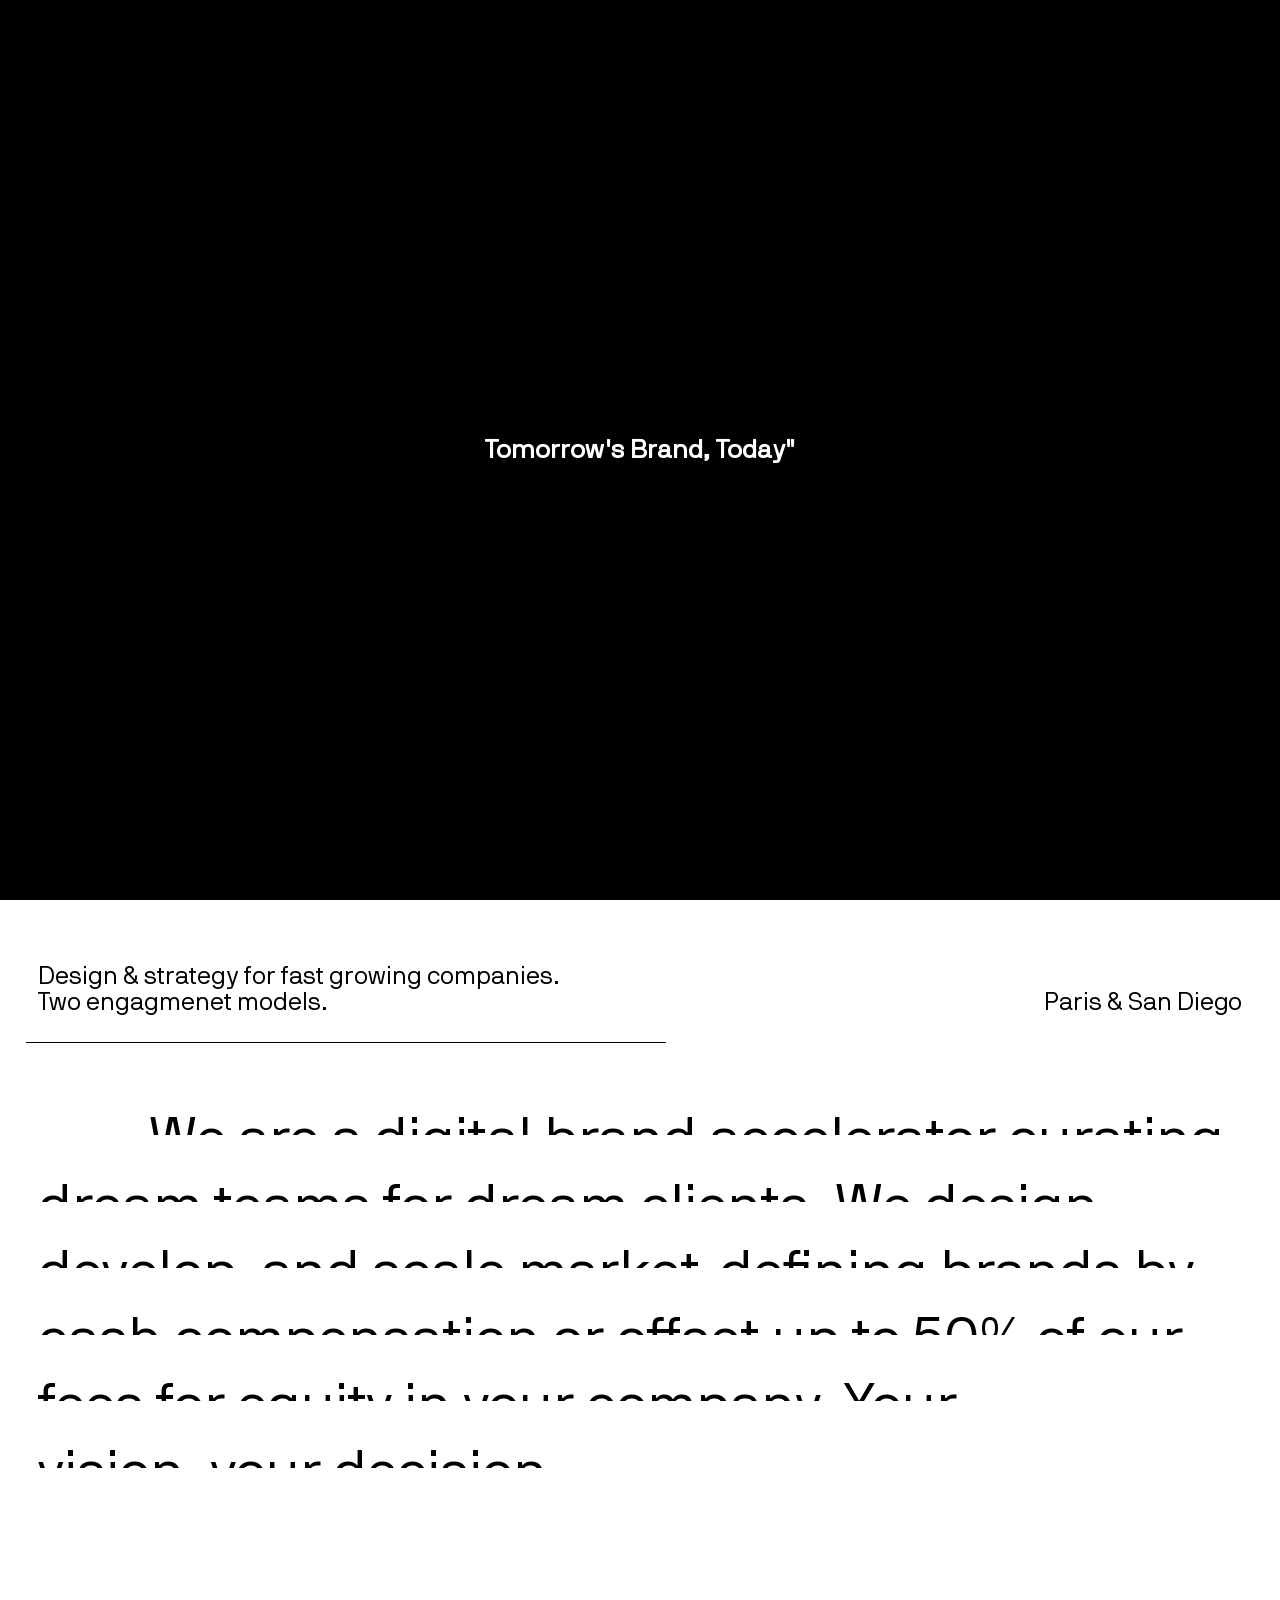
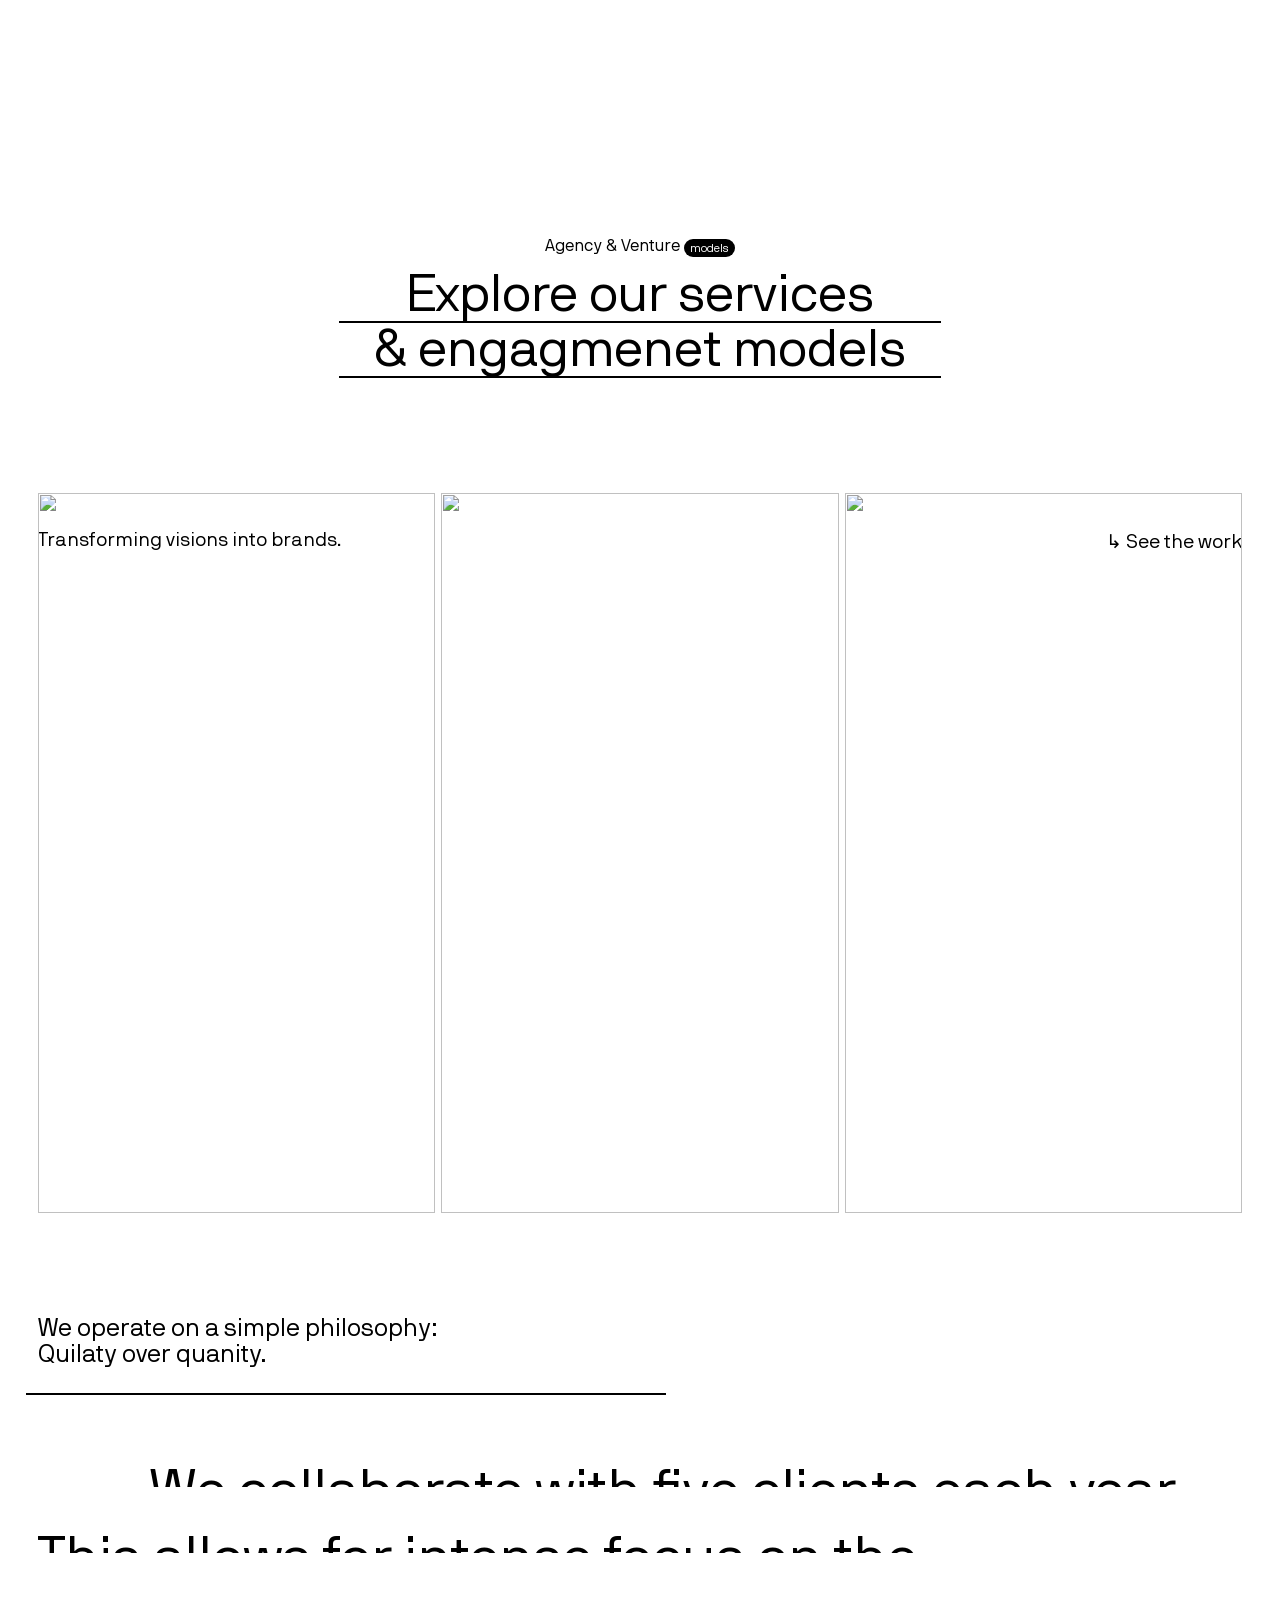
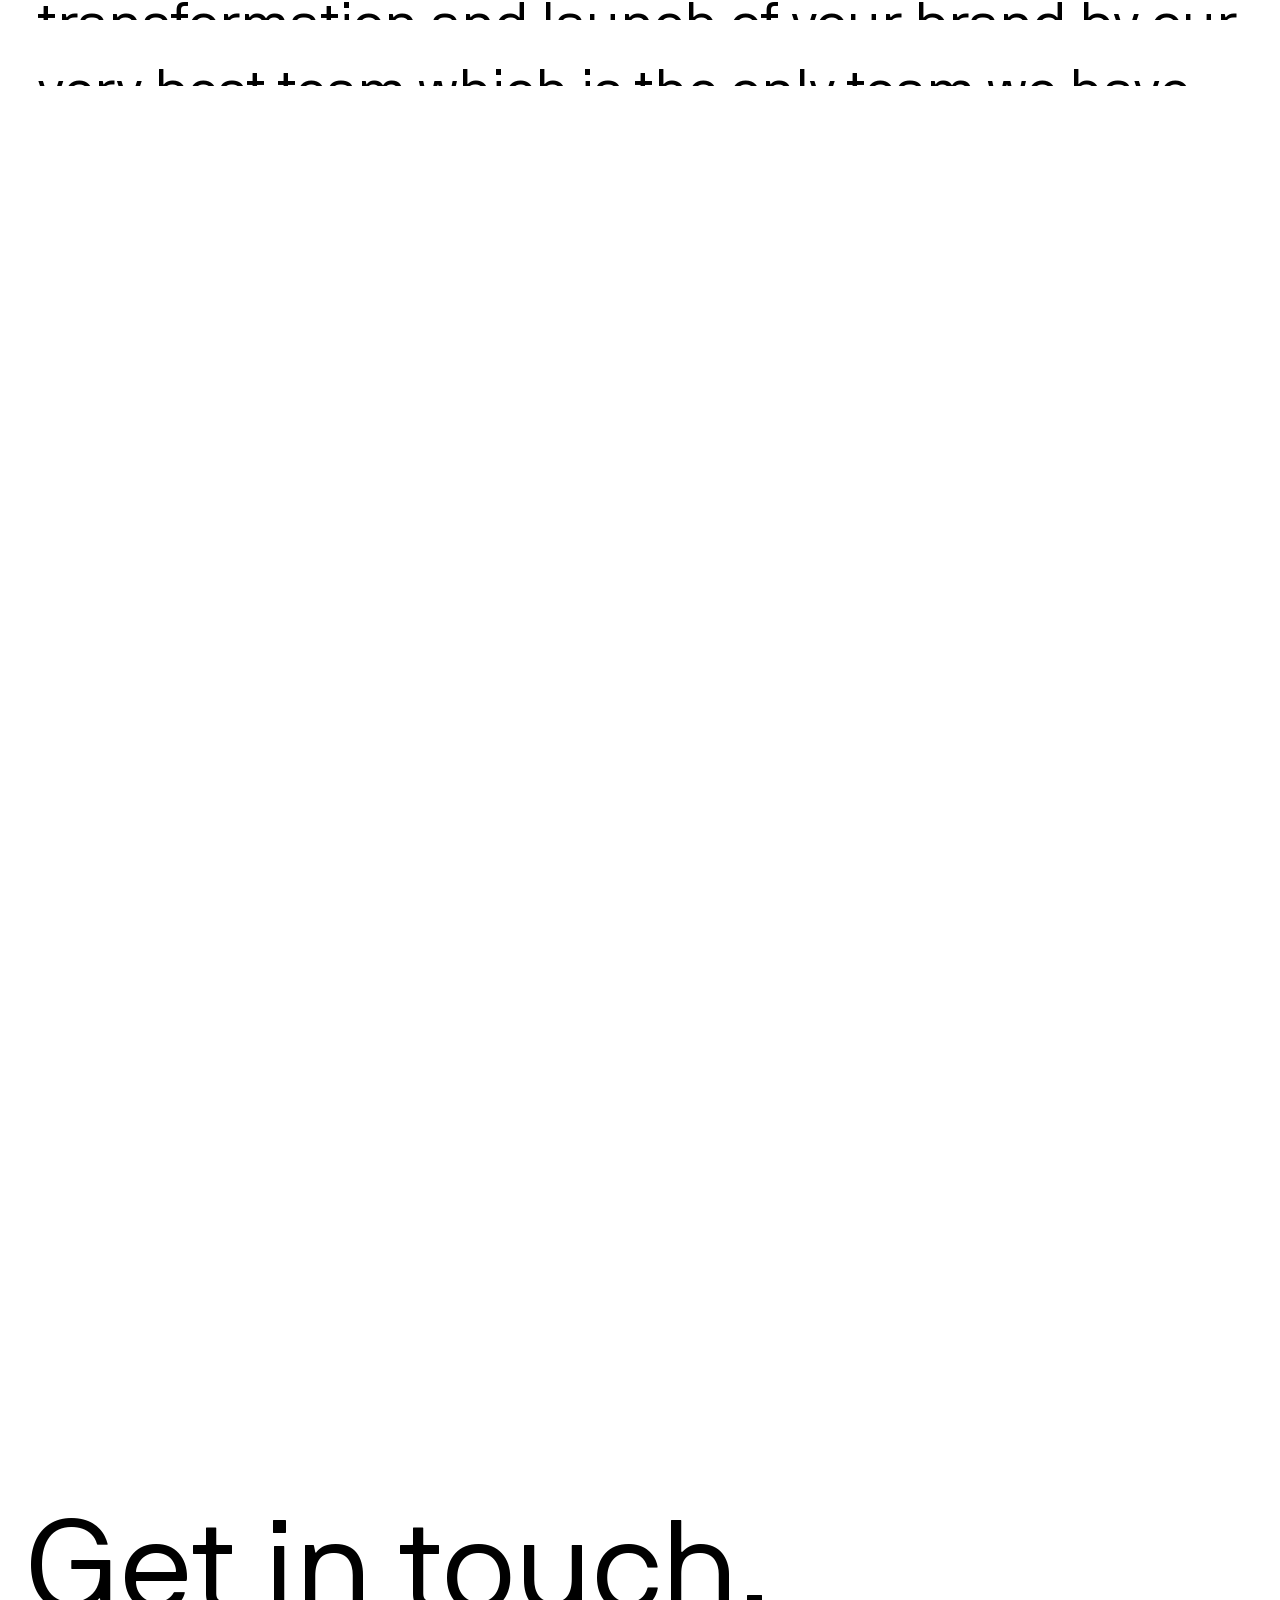
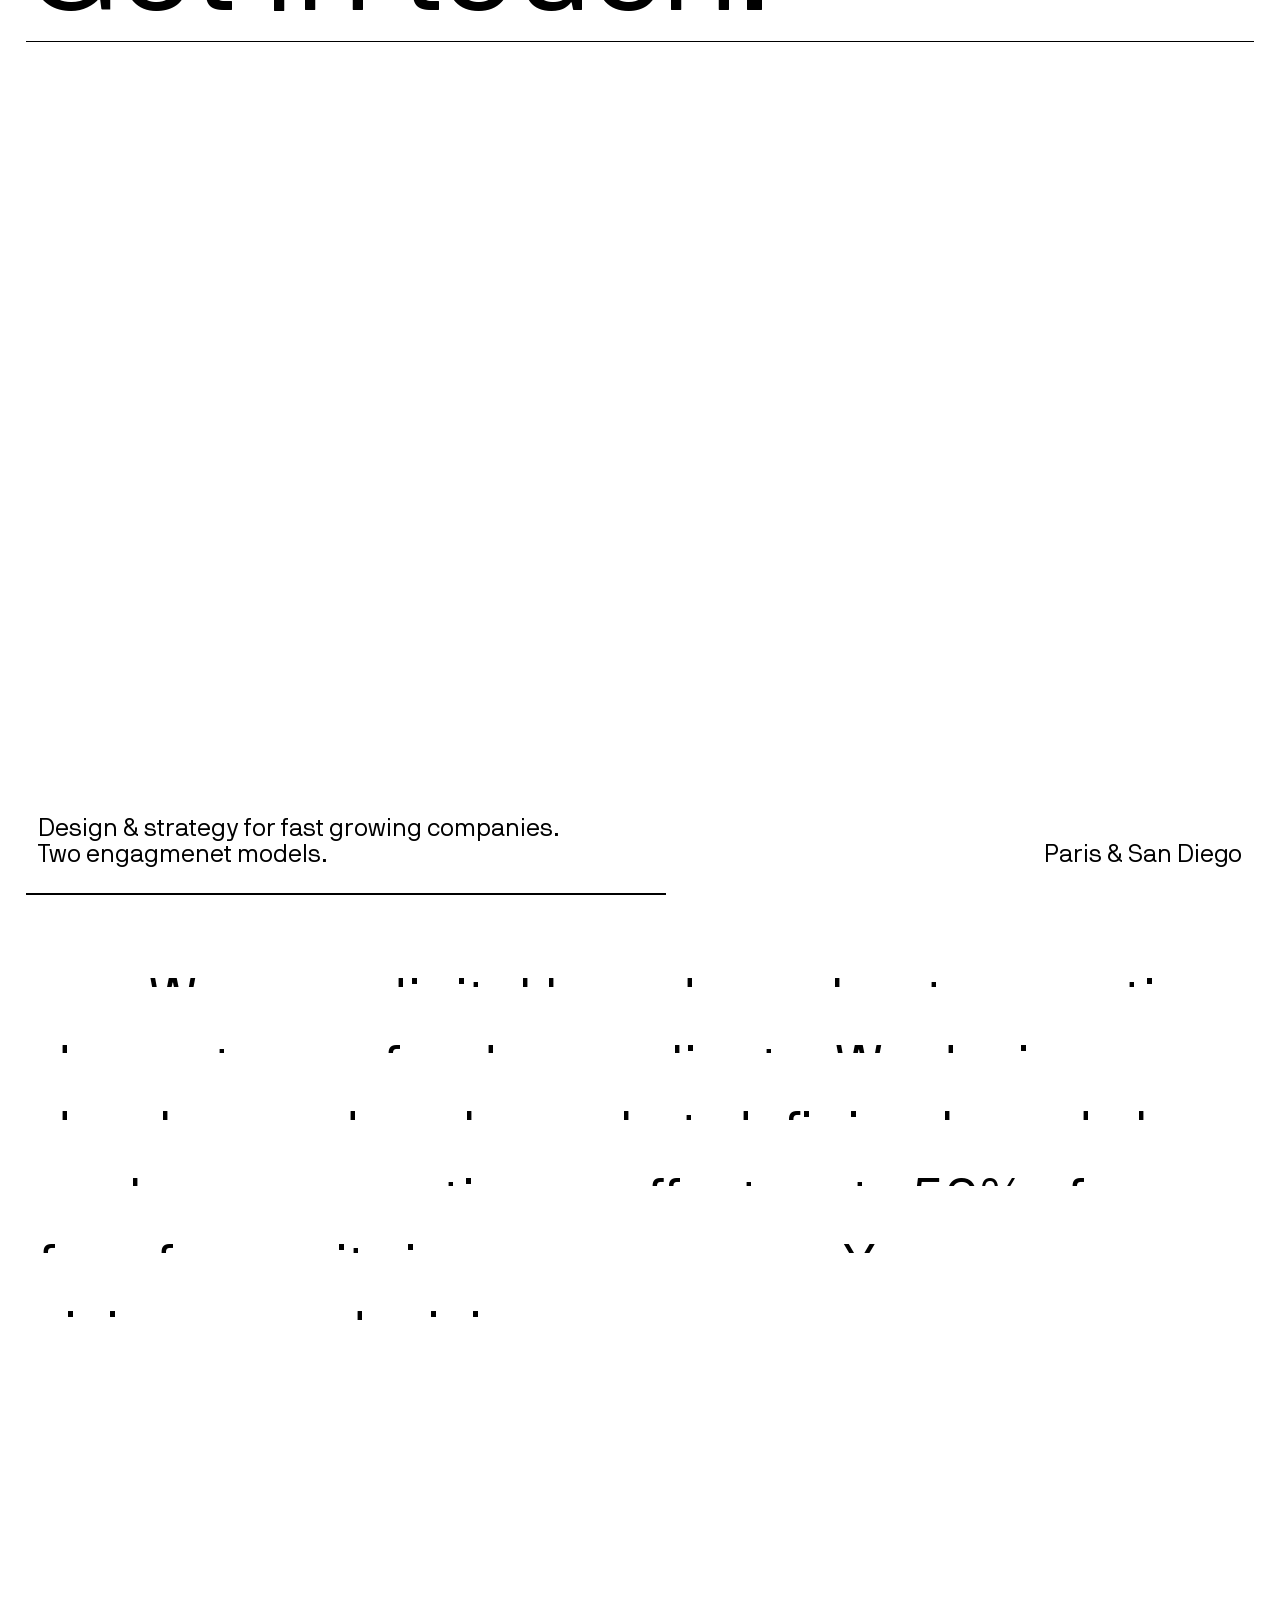
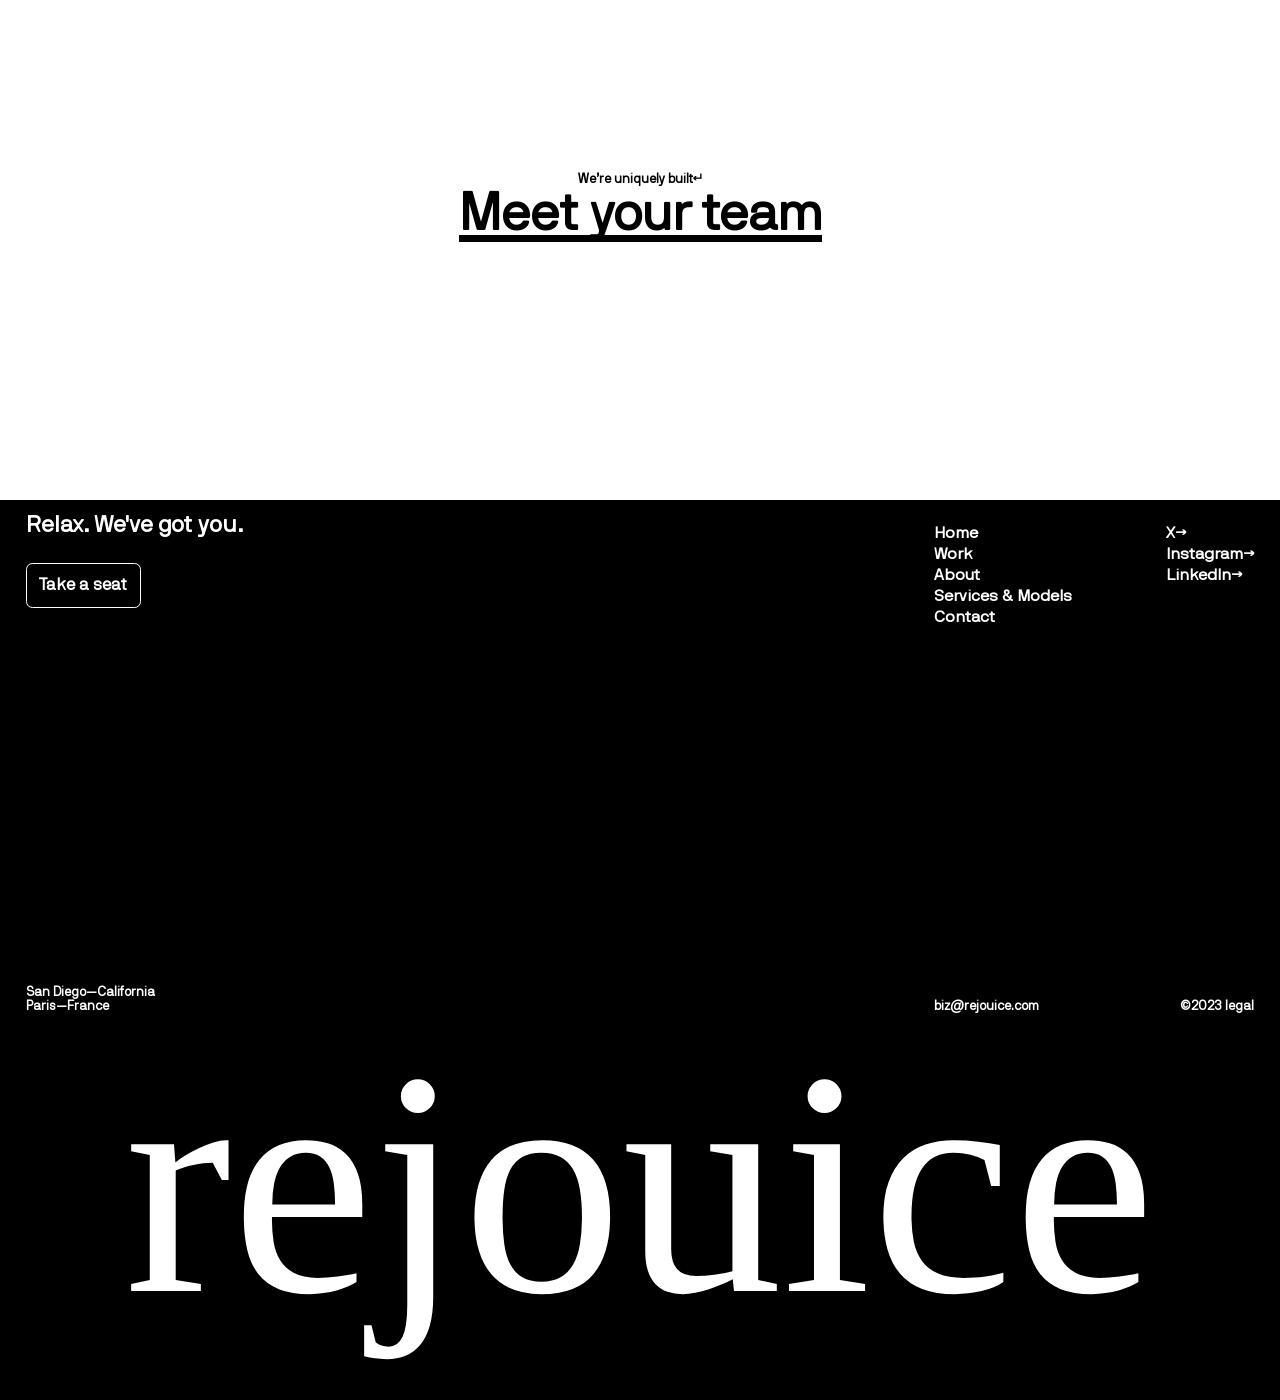
==== Projects/Rejuice_Project1/a.html @ 253422f1 "Added Code related to Major Project" ====
<!DOCTYPE html>
<html lang="en">
<head>
    <meta charset="UTF-8">
    <meta name="viewport" content="width=device-width, initial-scale=1.0">
    <title>Home|REJOUICE®</title>
    <link rel="stylesheet" href="https://cdn.jsdelivr.net/npm/swiper@11/swiper-bundle.min.css"/>
    <link rel="stylesheet" href="a.css">
    <link rel="shortcut icon" href="https://www.rejouice.com/assets/favicon/favicon-32x32.png" type="image/x-icon">
    <link rel="stylesheet" href="https://cdn.jsdelivr.net/npm/locomotive-scroll@3.5.4/dist/locomotive-scroll.css">
    <link rel="stylesheet" href="https://unpkg.com/sheryjs/dist/Shery.css" /> <!-- Recommended -->

</head>
<body>
    <!-- main -->
    <!-- loader -->
    <div class="loader">
        <h3>Tomorrow's</h3>
        <h3>Brand,</h3>
        <h3>Today"</h3>
    </div>
    <div id="main">
        <div class="page1">
            <div class="cursor">
                <p>Play Reel</p>
            </div>
           <video src="./video.mp4" muted loop autoplay></video> 
           <div class="page1-content">
            <nav>
                <h2>The Venture Agency.</h2>
                <h2>Menu</h2>
            </nav>
            <h1><span>r</span><span>e</span><span>j</span><span>o</span><span>u</span><span>i</span><span>c</span><span>e</span></h1>
           </div>
        </div>

        <!-- page2 -->
        <div class="page2">
            <div class="top">
                <p>Design &  strategy for fast growing companies.</p>
                <p class="para"><span>Two engagmenet models.</span><span>Paris & San Diego</span></p>
            </div>
            <div class="line"></div>
            <div class="bottom">
                <div class="b-elem"><h1>&nbsp;&nbsp;&nbsp;&nbsp;&nbsp;&nbsp;&nbsp;&nbsp;We are a digital brand accelerator curating </h1> </div>
                <div class="b-elem"><h1> dream teams for dream clients. We design,</h1></div>
                <div class="b-elem"><h1> develop, and scale market-defining brands by</h1></div> 
                <div class="b-elem"><h1>cash compensation or offset up to 50% of our</h1> </div>
                <div class="b-elem"><h1>fees for equity in your company. Your</h1></div>
                <div class="b-elem"><h1>vision, your decision.</h1></div>
            </div>
        </div>

        <!-- Page3 -->
        <div class="page3">
            <div class="page3-top">
                <h4>Agency & Venture <span>models </span></h4>
                <div class="p3-top"><h2>Explore our services</h2></div>
                <div class="p3-top"><h2>& engagmenet models</h2></div>
            </div>
            <div class="heading">
                    <p>Transforming visions into brands.</p>
                    <p>↳ See the work</p>
                </div>
            <div class="page3-elem">
                <div class="elem">
                    <img src="https://images.prismic.io/rejouice/d8e1fa1f-4f24-41e1-a249-098c62df5aff_Group+46+%281%29.jpg?auto=compress,format" alt="">
                    <video src="./Website-homepage-Work-01_1.mp4" autoplay muted loop></video>
                </div>
                <div class="elem">
                    <img src="https://images.prismic.io/rejouice/e0350a3d-c390-4d97-af1a-5c86bc822b52_Group+3929.jpg?auto=compress,format" alt="">
                    <video src="./Website-homepage-Work-02_1.mp4" autoplay muted loop></video>
                </div>
                <div class="elem">
                    <img src="https://images.prismic.io/rejouice/2874f084-ec6c-4a19-b025-a55c1e6db929_Group+3692.jpg?auto=compress,format" alt="">
                    <video src="./Website-homepage-Work-03_1.mp4" autoplay muted loop></video>
                </div>
            </div>
        </div>

        <!-- page4 -->
        <div class="page4">
            <div class="top top-p4">
                <p>We operate on a simple philosophy:</p>                
                <p class="para">Quilaty over quanity.</p>
            </div>
            <div class="line"></div>
            <div class="bottom">
                <div class="b-elem">                <h1>&nbsp;&nbsp;&nbsp;&nbsp;&nbsp;&nbsp;&nbsp;&nbsp;We collaborate with five clients each year.</h1>
                </div>
                <div class="b-elem">
                    <h1> This allows for intense focus on the</h1>

                </div>
                <div class="b-elem">
                    <h1> transformation and launch of your brand by our</h1> 

                </div>
                <div class="b-elem">
                    <h1>very best team,which is the only team we have.</h1>

                </div>
            </div>
        </div>

        <!-- page5 -->
        <div class="page5">
            <!-- <div class="cursor1"></div> -->
            <div class="text-p5">
                <h1>4seats</h1>
                <h2>available for 2024</h2>
            </div>
            <video src="https://rejouice.com/assets/videos/RJ-BALL-BLUE-ORANGE-scaled.webm" autoplay muted loop></video>
            <svg class="abs tl:0 fit transform rotate:-90deg" viewBox="0 0 100 100">
                <circle cx="50" cy="50" r="49" stroke="#fff" stroke-width="0.25" fill="none" class="o:0.3 $$2$$ $$3$$ $$4$$ (.in-view):tween:all,2.8s,easeOutSlow dasharray:308 dashoffset:616 (.in-view):dashoffset:554.4"></circle>
                <circle cx="50" cy="50" r="49" stroke="#fff" stroke-width="0.25" fill="none" class="$$5$$ $$6$$ $$7$$ (.in-view):tween:all,2.8s,easeOutSlow dasharray:308 dashoffset:308 (.in-view):dashoffset:246.4"></circle>
            </svg>
            <svg class="movecrl abs tl:0 fit transform rotate:0 $$8$$ (.in-view):tween:all,2.8s,easeOutSlow (.in-view):rotate:72deg" viewBox="0 0 100 100">
                <circle cx="50" cy="1" r="1" fill="#fff">
                </circle>
            </svg>
        </div>

        <!-- page6 -->
        <div class="page6">
            <div class="top-p6">
                <h1>Get in touch.</h1>
                <div class="swiper-div">
                    <div class="swiper mySwiper">
                        <div class="swiper-wrapper">
                          <div class="swiper-slide">
                            <img src="https://images.prismic.io/rejouice/e0350a3d-c390-4d97-af1a-5c86bc822b52_Group+3929.jpg?auto=compress,format" alt="">
                            <img src="https://images.prismic.io/rejouice/36450525-8a76-4a44-b6d4-59c00ad0b50d_RJ-Home-OuraRing-x2.png?auto=compress%2Cformat&fm=webp" alt="">
                            <img src="https://images.prismic.io/rejouice/d3289122-3f25-43f3-b140-11a342a484d7_Mask+group+%2838%29.jpg?auto=compress%2Cformat&fm=webp" alt="">
                            <img src="https://images.prismic.io/rejouice/8059f4af-8ba3-4e5f-a14b-ba5ed760963f_Mask+group+%2839%29.jpg?auto=compress%2Cformat&fm=webp" alt="">
                            <img src="https://images.prismic.io/rejouice/57ac2830-96e7-4174-a104-b384126bf98c_fec955552eb681ff6c273774515e6c2e.jpg?auto=compress%2Cformat&fm=webp" alt="">
                          </div>

                          <div class="swiper-slide">
                            <img src="https://images.prismic.io/rejouice/e0350a3d-c390-4d97-af1a-5c86bc822b52_Group+3929.jpg?auto=compress,format" alt="">
                            <img src="https://images.prismic.io/rejouice/36450525-8a76-4a44-b6d4-59c00ad0b50d_RJ-Home-OuraRing-x2.png?auto=compress%2Cformat&fm=webp" alt="">
                            <img src="https://images.prismic.io/rejouice/d3289122-3f25-43f3-b140-11a342a484d7_Mask+group+%2838%29.jpg?auto=compress%2Cformat&fm=webp" alt="">
                            <img src="https://images.prismic.io/rejouice/8059f4af-8ba3-4e5f-a14b-ba5ed760963f_Mask+group+%2839%29.jpg?auto=compress%2Cformat&fm=webp" alt="">
                            <img src="https://images.prismic.io/rejouice/57ac2830-96e7-4174-a104-b384126bf98c_fec955552eb681ff6c273774515e6c2e.jpg?auto=compress%2Cformat&fm=webp" alt="">
                          </div>
                          
                        </div>
                    </div>
                    
                </div>
            </div>
        </div>

        <!-- page7 -->
        <div class="page7">
            <div class="p-7-top">
                <p>Design &  strategy for fast growing companies.</p>
                <p class="para"><span>Two engagmenet models.</span><span>Paris & San Diego</span></p>
            </div>
            <div class="line"></div>
            <div class="p-7-bottom">
                <div class="b-elemp7"><h1>&nbsp;&nbsp;&nbsp;&nbsp;&nbsp;&nbsp;&nbsp;&nbsp;We are a digital brand accelerator curating </h1> </div>
                <div class="b-elemp7"><h1> dream teams for dream clients. We design,</h1></div>
                <div class="b-elemp7"><h1> develop, and scale market-defining brands by</h1></div> 
                <div class="b-elemp7"><h1>cash compensation or offset up to 50% of our</h1> </div>
                <div class="b-elemp7"><h1>fees for equity in your company. Your</h1></div>
                <div class="b-elemp7"><h1>vision, your decision.</h1></div>
            </div>
        </div>

        <!-- page8 -->
        <div class="page8" >
            <div class="inner-top-text" >
                <p>We’re uniquely built↵</p>
                <div class="content">
                    <h1>Meet your team</h1>
                </div>
            </div>
            <div  class="bottom-text">
                <div class="upper">
                    <div class="left" data-scroll data-scroll-speed="-1">
                        <div class="l-upper">
                            <p>Relax. We've got you.</p>
                            <button>Take a seat</button>
                        </div>
                        <div class="down">
                            <p>San Diego—California</p>
                            <p>Paris—France</p>
                        </div>
                    </div>
                    <div class="right" data-scroll data-scroll-speed="-1">
                        <div class="items">
                            <div class="ip1">
                                <a>Home</a>
                                <a>Work</a>
                                <a>About</a>
                                <a>Services & Models</a>
                                <a>Contact</a>
                            </div>
                            <div class="i-p2">
                                <a>X→</a>
                                <a>Instagram→</a>
                                <a>LinkedIn→</a>
                            </div>
                        </div>
                        <div class="r-down">
                            <p>biz@rejouice.com</p>
                            <p>©2023 legal</p>
                        </div>
                    </div>

                </div>
                <div class="lower" >
                    <h1><span>r</span><span>e</span><span>j</span><span>o</span><span>u</span><span>i</span><span>c</span><span>e</span></h1>
                </div>
            </div>
        </div>
    </div>
    <!-- main ends -->

    <!-- script -->
    <script src="https://cdn.jsdelivr.net/npm/locomotive-scroll@3.5.4/dist/locomotive-scroll.js"></script>
    <script src="https://cdnjs.cloudflare.com/ajax/libs/gsap/3.12.5/gsap.min.js" integrity="sha512-7eHRwcbYkK4d9g/6tD/mhkf++eoTHwpNM9woBxtPUBWm67zeAfFC+HrdoE2GanKeocly/VxeLvIqwvCdk7qScg==" crossorigin="anonymous" referrerpolicy="no-referrer"></script>
    <script src="https://cdnjs.cloudflare.com/ajax/libs/gsap/3.12.5/ScrollTrigger.min.js" integrity="sha512-onMTRKJBKz8M1TnqqDuGBlowlH0ohFzMXYRNebz+yOcc5TQr/zAKsthzhuv0hiyUKEiQEQXEynnXCvNTOk50dg==" crossorigin="anonymous" referrerpolicy="no-referrer"></script>
    <script src="https://cdn.jsdelivr.net/npm/swiper@11/swiper-bundle.min.js"></script>
    <script  type="text/javascript"  src="https://cdn.jsdelivr.net/npm/sheryjs/dist/Shery.js"></script>

    <script src="./a.js"></script>
</body>
</html>
---- Projects/Rejuice_Project1/a.css ----
@font-face {
    font-family: nb;
    src: url(./NBInternationalProBoo.ttf);
}
@font-face {
    font-family: rj;
    src: url(./Rejouice-Headline.ttf);
}
*{
    margin: 0;
    padding: 0;
    box-sizing: border-box;
    font-family: nb;
}
html,body{
    width: 100%;
    height: 100%;
}
.loader{
    width: 100%;
    height: 100%;
    position: fixed;
    top: 0;
    background-color: #000;
    z-index: 99;
    color: #fff;
    display: flex;
    align-items: center;
    justify-content: center;
    gap: .5vw;
}
.loader h3{
    font-size: 2vw;
}
/* ********* page1 ********** */
.cursor{
    width: 9vw;
    height: 9vw;
    border-radius: 50%;
    background: #ff5f38;
    position: fixed;
    z-index: 1;
    /* transition: all ease .2s; */
    /* transform: translate(-50%,-50%); */
    display: flex;
    align-items: center;
    justify-content: center;
}
.cursor>p{
    font-size: 1.2vw;
}
.page1{
    width: 100%;
    height: 100vh;
    position: relative;
}
.page1>video{
    width: 100%;
    height: 100%;
    object-fit: cover;
    position: absolute;
}
.page1-content{
    height: 100%;
    height: 100%;
    position: relative;
    z-index: 2;
    color: #fff;
    display: flex;
    align-items: center;
    justify-content: space-between;
    flex-direction: column;
}
/* ******* nav *********** */
nav{
    display: flex;
    align-items: center;
    justify-content: space-between;
    width: 100%;
    padding: 3vw 3vw;
}
nav h1{
    font-size: 1vw;
}
.page1-content>h1{
    font-family: rj;
    font-size: 27vw;
    font-weight: 400;
    line-height: 27vw;
}
.page1-content>h1>span{
    display: inline-block;
    font-family: rj;
}

/* ******page2****** */
.page2{
    width: 100%;
    height: 100vh;
    /* background-color: blueviolet; */
}
.line{
    width: 50%;
    height: 0.1vw;
    background-color: #000;
    margin-left:2%;
}
.top{
    width: 100%;
    /* background-color: yellow; */
    font-size: 1.9vw;
    font-weight: 100;
    padding-inline: 3vw;
    padding-top: 5vw;
    padding-bottom: 1vw;
}
.top>.para{
    padding-bottom: 1vw;
    /* border-bottom: .1vw solid #000; */
    display: flex;
    align-items: center;
    justify-content: space-between;
    opacity: 1;
}
.bottom{
    width: 100%;
    /* display: flex;
    align-items: center;
    justify-content: center; */
    padding-inline: 3vw;
    padding-block: 2vw;
    /* overflow: hidden; */
    position: relative;
}
.b-elem>h1{
    font-size: 4.3vw;
    font-weight: 100;
    line-height: 1;
    position: absolute;
    top: 3.3vw;
}
.b-elem{
    height: 5vw;
    margin: .2vw 0;
    position: relative;
    overflow: hidden;
}

/* ********** page3 ************ */
.page3{
    width: 100%;
    min-height: 100vh;
    position: relative;
    padding: 3vw;
    display: flex;
    align-items: center;
    justify-content: center;
    flex-direction: column;
}
.page3-top{
    width: 50%;
    text-align: center;
    position: relative;
}
.page3-top>h4{
    margin-bottom: 1vw;
    font-size: 1.3vw;
    font-weight: 500;
}

.page3-top>h4>span{
    font-size: 0.9vw;
    background-color: #000;
    color: #fff;
    border-radius: 1vw;
    padding: .3vw .5vw;
    position: relative;
}
.p3-top{
    width: 100%;
    height: 100%;
    font-size: 3vw;
    font-family:nb;
    font-weight: 100;
    cursor: pointer;
    position: relative;
    overflow: hidden;
    display: flex;
    align-items: center;
    justify-content: center;
}
.page3-top>.p3-top h2{
    font-size: 4vw;
    font-weight: 100;
    width: fit-content;
}
.page3-top .p3-top ::after{
    content: "";
    width: 100%;
    height: .2vw;
    background-color: #000;
    position: absolute;
    bottom: 0;
    left: 0;
   
}
.page3-top :hover::after{
    animation: move2;
    animation-duration: .5s;
    animation-timing-function: ease-in-out;
    
}
@keyframes move2 {
    0%{
        width:30%
    }
    50%{
        width: 50%;
        background-color: #fff;
    }
    100%{
        width: 100%;
    }
    
}
.heading{
    width: 100%;
    height: 4vw;
    display: flex;
    align-items: center;
    justify-content: space-between;
    position:absolute ;
    top: 30%;
    padding-inline: 3vw;
}
.heading p{
    font-size: 1.5vw;
}

.page3-elem{
    height: 80vh;
    width: 100%;
    display: flex;
    align-items: center;
    justify-content: space-between;
    margin-top: 9vw;
    position: relative;
}
.page3-elem>.elem{
    height: 100%;
    width: 33%;
    position: relative;
}
.page3-elem>.elem>video{
    width: 100%;
    height: 100%;
    object-fit: cover;
    object-position: center;
}
.page3-elem>.elem>img{
    position: absolute;
    width: 100%;
    height: 100%;
    object-fit: cover;
    object-position: center;
    transition: all linear .8s;
}
.page3-elem>.elem:hover img{
    opacity: 0;
}

/* ********* page4*********** */
.page4{
    width: 100%;
    height: 100vh;
}
.top-p4{
    padding-inline: 3vw;
    padding-top: 5vw;
}

/* ******** page5********** */
.page5{
    width: 100%;
    height: 100vh;
    position: relative;
    display: flex;
    align-items: center;
    justify-content: center;
    /* background-color: #000; */
}
.page5 .cursor1{
    width: 8vw;
    height: 8vw;
    background-color: #ff5f38;
    border-radius: 50%;
    z-index: 99;
    position: fixed;
}
.page5>video{
    height: 100%;
    width: 57%;
    object-fit: cover;
    object-position: center;
}
.page5>svg{
    position: absolute;
    height: 70%;
}
.text-p5{
    position: absolute;
}
.text-p5{
    font-size: 1.5vw;
    color: #fff;
    font-weight: 100;
    margin-left: 4vw;
}
/* ********* page6********* */
.page6{
    width: 100%;
    height: 100vh;
    padding-top: 4vw;
    position: relative;
}
.top-p6 h1{
    font-size: 10vw;
    font-weight: 100;
    border-bottom: .1vw solid #000;
    width: 96%;
    margin-left: 2%;
}
.swiper-div{
    width: 100%;
    height: 60vh;
    position: relative;
    margin-top: -2%;
}
.swiper {
    width: 110%;
    height: 100%;
  }

  .swiper-slide {
    text-align: center;
    font-size: 18px;
    display: flex;
    justify-content: space-evenly;
    align-items: flex-end;
    gap: 1vw;
  }

  .swiper-slide img {
    display: block;
    width: 20%;
    object-fit: cover;
    object-position: center;
  }

  /* ********* page7 ********* */

  .page7{
    width: 100%;
    height: 100vh;
    /* background: rebeccapurple; */
  }
  .line{
    width: 50%;
    height: 0.1vw;
    background-color: #000;
    margin-left:2%;
}
.p-7-top{
    width: 100%;
    /* background-color: yellow; */
    font-size: 1.9vw;
    font-weight: 100;
    padding-inline: 3vw;
    padding-top: 5vw;
    padding-bottom: 1vw;
}
.p-7-top>.para{
    padding-bottom: 1vw;
    /* border-bottom: .1vw solid #000; */
    display: flex;
    align-items: center;
    justify-content: space-between;
    opacity: 1;
}
.p-7-bottom{
    width: 100%;
    /* display: flex;
    align-items: center;
    justify-content: center; */
    padding-inline: 3vw;
    padding-block: 2vw;
    /* overflow: hidden; */
    position: relative;
}
.b-elemp7>h1{
    font-size: 4.3vw;
    font-weight: 100;
    line-height: 1;
    position: absolute;
    top: 4vw;
    /* background-color: pink; */
}
.b-elemp7{
    height: 5vw;
    margin: .2vw 0;
    position: relative;
    overflow: hidden;
}

/* ********** page8************* */

.page8{
    width: 100%;
    min-height: 100vh;
    display: flex;
    align-items: center;
    flex-direction: column;
    position: relative;
    
}
.inner-top-text{
    width: 100%;
    height: 10vw;
    display: flex;
    align-items: center;
    justify-content: center;
    flex-direction: column;
    position: relative;
    overflow: hidden;
    margin-bottom: 20vw;
    margin-top: 5vw;
}
.inner-top-text p{
    font-size: 1vw;
    font-weight: 600;
}
.content{
    width: 50%;
    position: relative;
    /* overflow: hidden; */
    display: flex;
    justify-content: center;
}
.inner-top-text h1{
    font-size: 4vw;
    /* margin-top: 5vw; */
    position: absolute;
}
.inner-top-text h1::after{
    content: "";
    position: absolute;
    bottom: 0;
    left: 0;
    width: 100%;
    height: .5vw;
    /* scale: 0; */
    background-color: #000;
    transition: scale linear .3s;
}
.inner-top-text h1:hover::after{
    scale: 1;
    animation-name: move;
    animation-duration: .4s;
    animation-timing-function: linear;
} 

@keyframes move {
    0%{
        width: 20%;
        /* background-color: #fff */
    }
    50%{
        width: 50%;
        background-color: #fff
    }
    100%{
        width: 100%;
    }
}
.bottom-text{
    width: 100%;
    height: 100vh;
    position: relative;
    color: #fff;
    background-color: #000;
}
.upper{
    width: 100%;
    height: 60%;
    overflow: hidden;
    display: flex;
    align-items: center;
    justify-content: space-between;
    
}
.left{
    width: 50%;
    height: 100%;
    display: flex;
    align-items: flex-start;
    justify-content: space-between;
    flex-direction: column;
}
.l-upper p{
    margin-inline: 2vw;
    margin-block: 1vw;
    font-size: 1.8vw;
    font-weight: 600;
}
.l-upper button{
    margin-inline: 2vw;
    margin-block: 1vw;
    font-size: 1.3vw;
    font-weight: 600;
    padding: 1vw;
    border: .1vw solid #fff;
    background-color: transparent;
    border-radius: .5vw;
    color: #fff;
}
.l-upper button:hover{
    background-color: #fff;
    color: gray;
    font-weight: 100;
    transition: all ease .3s;
    cursor: pointer;
}
.down{
    margin-bottom: 2vw;
}
.down p{
    font-size: 1vw;
    font-family: nb;
    font-weight: 600;
    margin-inline: 2vw;
}
.items{
    width: 50%;
   height: 50%;
   display: flex;
   align-items: flex-start;
   justify-content: space-between;
   margin-inline: 2vw;
   margin-block: 2vw;
   cursor: pointer;
}
.ip1{
    display: flex;
    align-items: flex-start;
    justify-content: center;
    flex-direction: column;
}
.i-p2{
    display: flex;
    align-items: flex-start;
    justify-content: center;
    flex-direction: column;
    cursor: pointer;

}
.items a{
    font-weight: 600;
    padding-bottom: .3vw;
    color: #fff;
    position: relative;
    display: inline-block;
}
.items a::after{
    content: "";
    width: 100%;
    height: 0.1vw;
    background-color: rgb(221, 218, 218);
    position: absolute;
    bottom: 0;
    left: 0;
    transition: scale ease-in-out .3s;
    scale:0;
}
.items a:hover::after{
    scale: 1;
}
.right{
    width: 50%;
    height: 100%;
    display: flex;
    align-items: flex-end;
    justify-content: space-between;
    flex-direction: column;
}
.r-down{
    width: 50%;
    display: flex;
    align-items: flex-start;
    justify-content: space-between;
    margin-bottom: 2vw;
    margin-inline: 2vw;
    cursor: pointer;
}
.r-down p{
    font-size: 1vw;
    font-weight: 600;
    position: relative;
    color: #fff;
}
.r-down p::after{
    content: "";
    width: 100%;
    height: 0.1vw;
    background-color:rgb(221, 218, 218);
    position: absolute;
    left: 0;
    bottom: 0;
    scale: 0;
    transition: scale ease-in-out .3s;
}
.r-down p:hover::after{
    scale: 1;
    cursor: pointer;
}
.lower{
    width: 100%;
    height: 40%;
    display: flex;
    align-items: flex-start;
    justify-content: center;
    position: relative;
    overflow: hidden;
}
.lower>h1{
    font-family: rj;
    font-size: 25vw;
    font-weight: 400;
    line-height: 0.1vw;
    margin-bottom: 40vw;
    margin-top: 11.2vw;
}
.lower>h1>span{
    display: inline-block;
    font-family: rj;
    color: #fff;
}


/* media queries */

@media (max-width:415px) {
    .page2>.top {
        font-size: 3.4vw;
        height: 10%;
    } 
    .b-elem {
        width: 100%;
        height: 15vw;
    }
    .b-elem>h1 {
        font-size: 7.3vw;
        text-align: center;
    }
    .page3-top {
        width: 100%;       
        height: 43%;
        display: flex;
        align-items: center;
        justify-content: center;
        flex-direction: column;
        margin-bottom: 8vw;
    }
    .page3-top>h4 {
        font-size: 5.3vw;
    }
    .page3-top>.p3-top h2 {
        font-size: 12vw;
    }
    .page3-top .p3-top ::after {
        display: none; 
    }
    .page3-top>h4>span {
        font-size: 3.9vw;
        padding: 1.3vw 1.5vw;
        border-radius: 3vw;
    }
    .heading p {
        font-size: 3.5vw;
    }
    .page3-elem {
        height: 43vh;
    }
    .heading{
        top: 44%;
    }
    .page3-elem {
        width: 100%;
        display: inline;
        white-space: nowrap;
        height: 45vh;
        overflow-y: scroll;
    }
    .page3-elem>.elem {
        display: inline;
        overflow: hidden;
       
    }
    .page4{
        height: 100%;
    }
    .page4 .top {
        width: 100%;
        /* background-color: yellow; */
        font-size: 3.9vw;
    }
    .b-elem>h1 {
        font-size: 7.3vw;
        text-align: start;
    }
    .page5 {
        height: 70vh;
    }
    .page5>video {
        height: 80%;
        width: 100%;
    }
    .page5>svg {
        position: absolute;
        height: 56%;
    }
    .text-p5 {
        font-size: 3.5vw;
    }
    .swiper-wrapper{
        height:60%;
    }
    .top-p6 h1 {
        font-size: 20vw;
        font-family: rj;
    }
    .p-7-top {
        font-size: 3.9vw;
    }
    .b-elemp7 {
        height: 13vw;
    }
    .b-elemp7>h1 {
        font-size: 6.3vw;
    }
    .page7 {
        width: 100%;
        height: 40vh;
    }
    
    .inner-top-text p {
        font-size: 4vw;
        font-weight: 100;
    }
    .inner-top-text {
        height: 40vw;
    }
    .inner-top-text h1 {
        font-size: 8vw;
        text-align: center;
    }
    .inner-top-text h1::after{
        display: none;
    }
    .bottom-text {
        width: 100%;
        height: 44vh;
    }
    .upper {
        width: 100%;
        height: 100%;
        align-items: flex-start;
        justify-content: space-between;
        flex-direction: column;
    }
    .lower {
        display: none;
    }
    .down{
        display: none;
    }
    .r-down{
        display: none;
    }
    .l-upper p {
        margin-top: 10vw;
        font-size: 5.6vw;
    }
    .l-upper button {
        margin-block: 4vw;
        font-size: 5.3vw;
    }
    .l-upper button {
        font-size: 5vw;
        font-weight: 100;
        padding: 2.3vw;
        border-radius: 5vw;
    }
    .right {
        width: 100%;
        height: 100%;
        display: flex;
        align-items: center;
        justify-content: space-between;
        flex-direction: column;
    }
    .items {
        width: 100%;
    }   
    .ip1 {
        gap: 3vw;
        margin-inline: 2vw;
    }
    .i-p2 {
        gap: 3vw;
        margin-block: 2vw;
    }
    .cursor{
        display: none;
    }
    .page2 {
        height: 64vh;
    }
    .loader h3 {
        font-size: 6vw;
    }

}
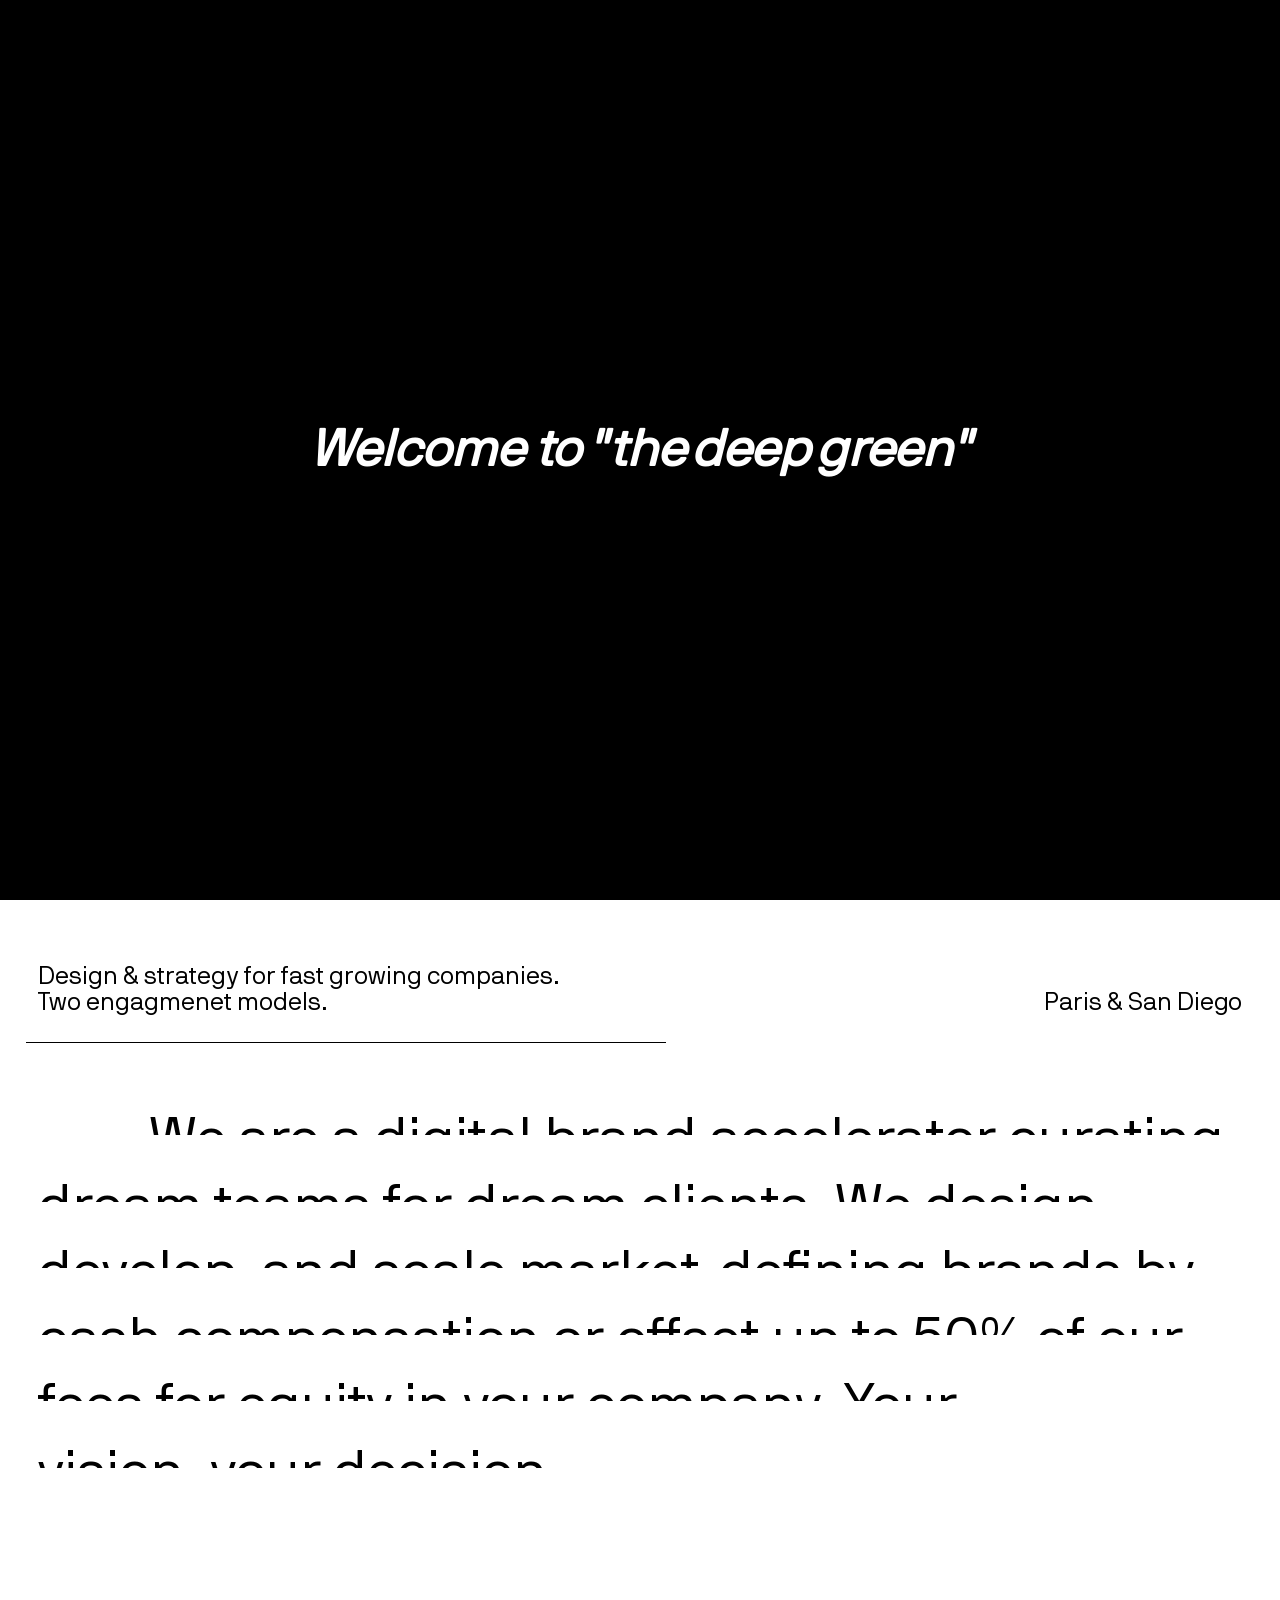
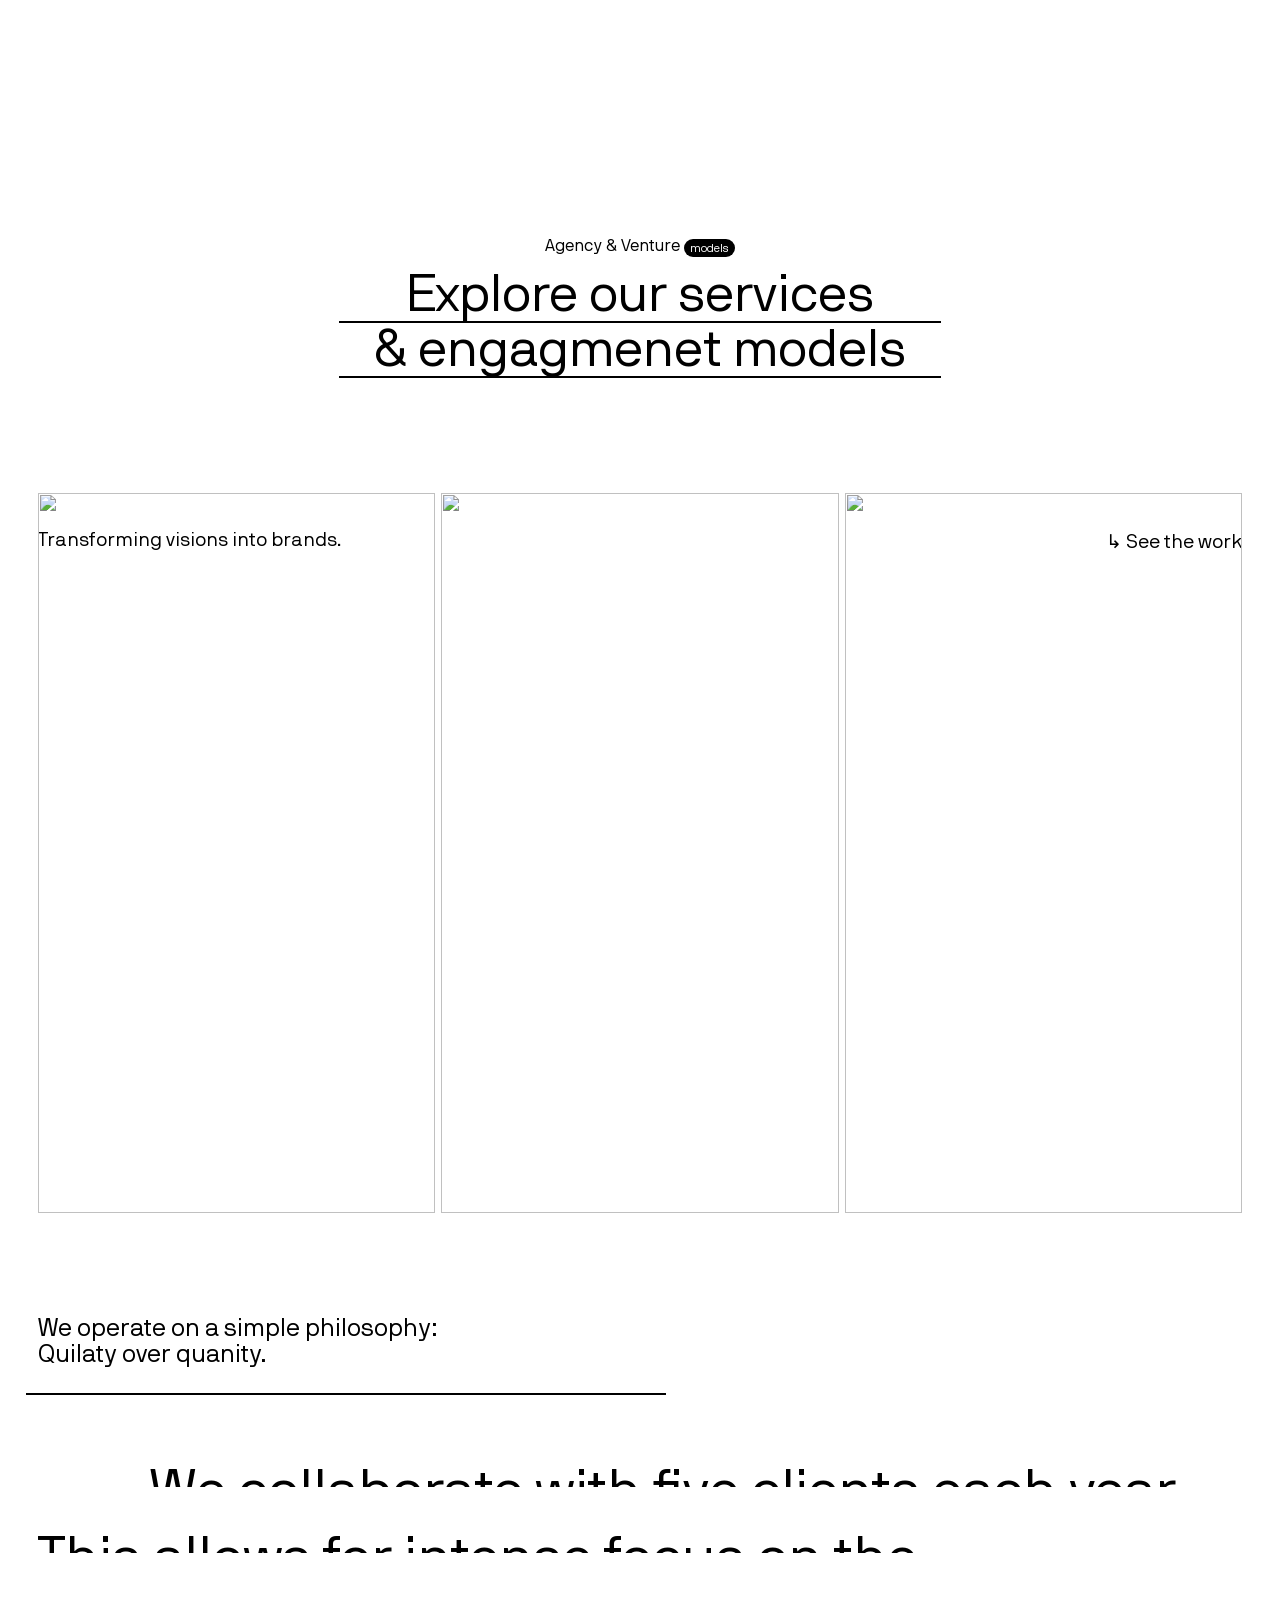
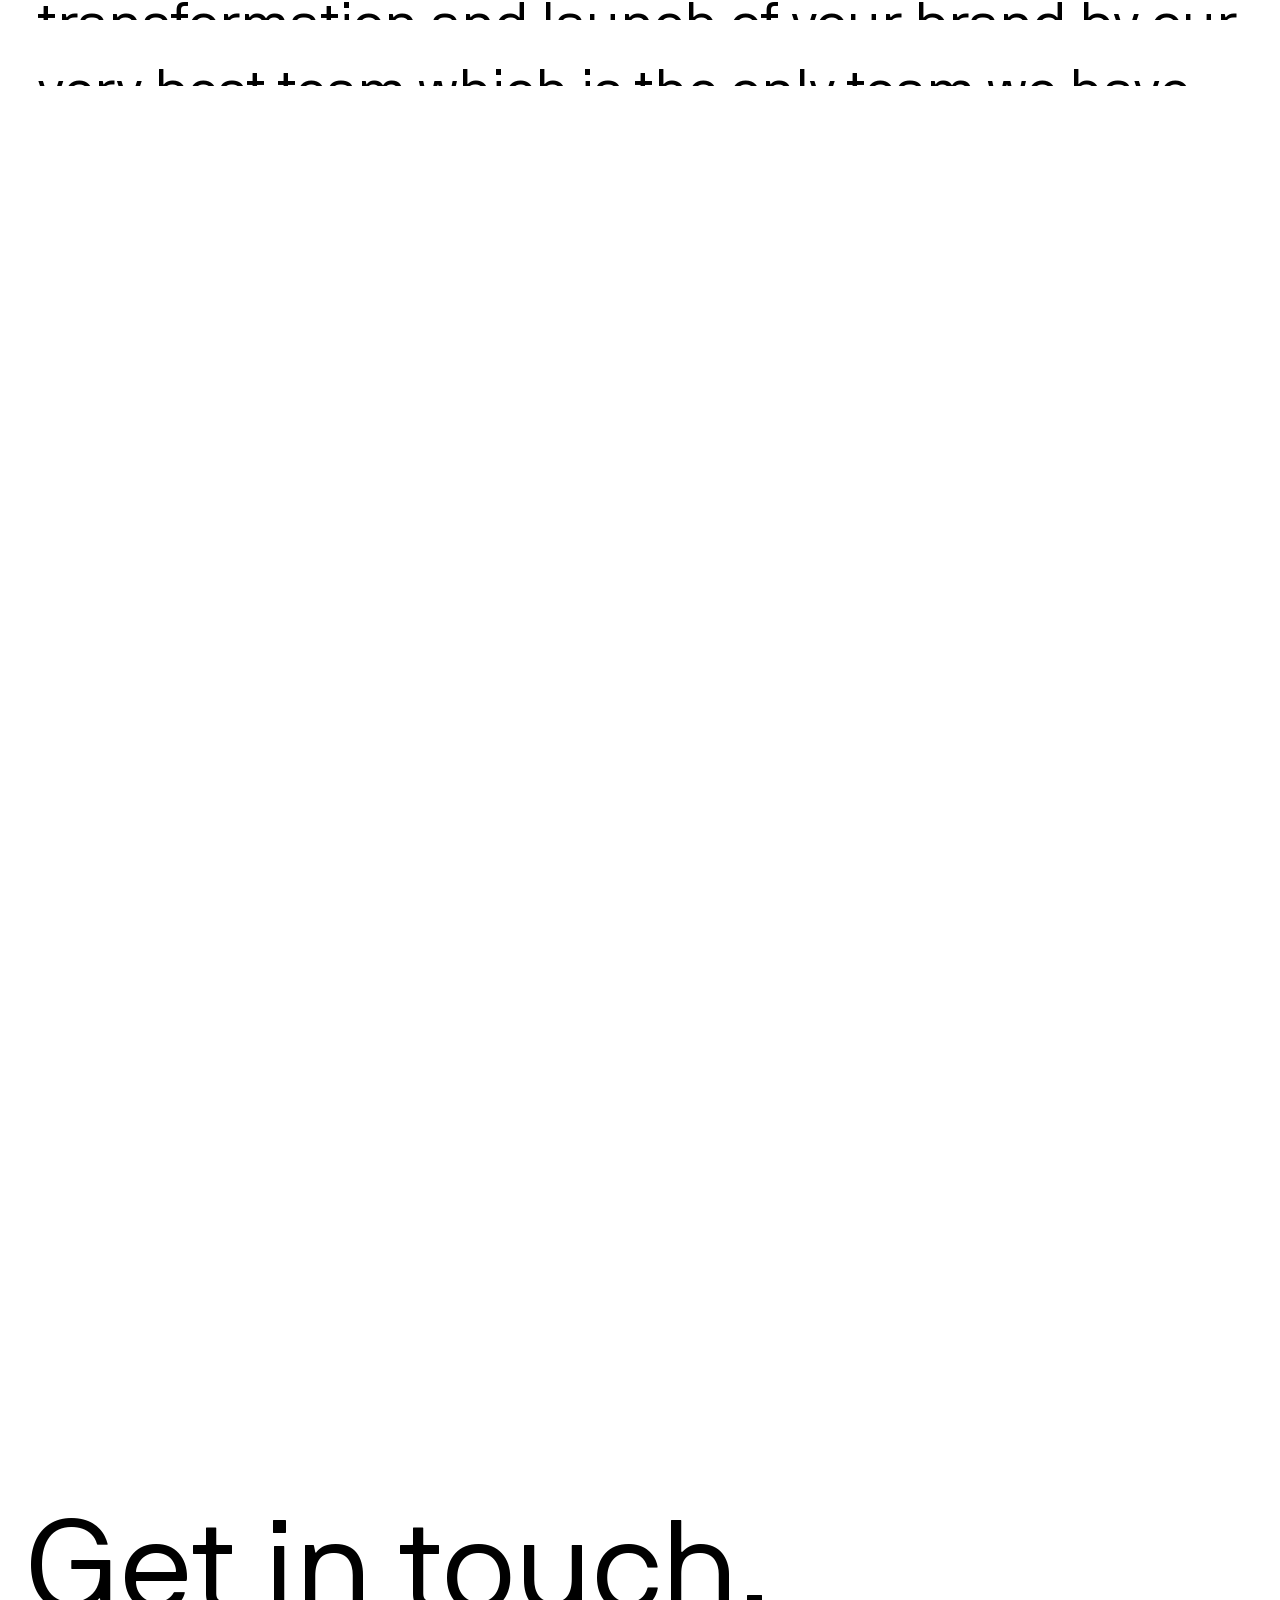
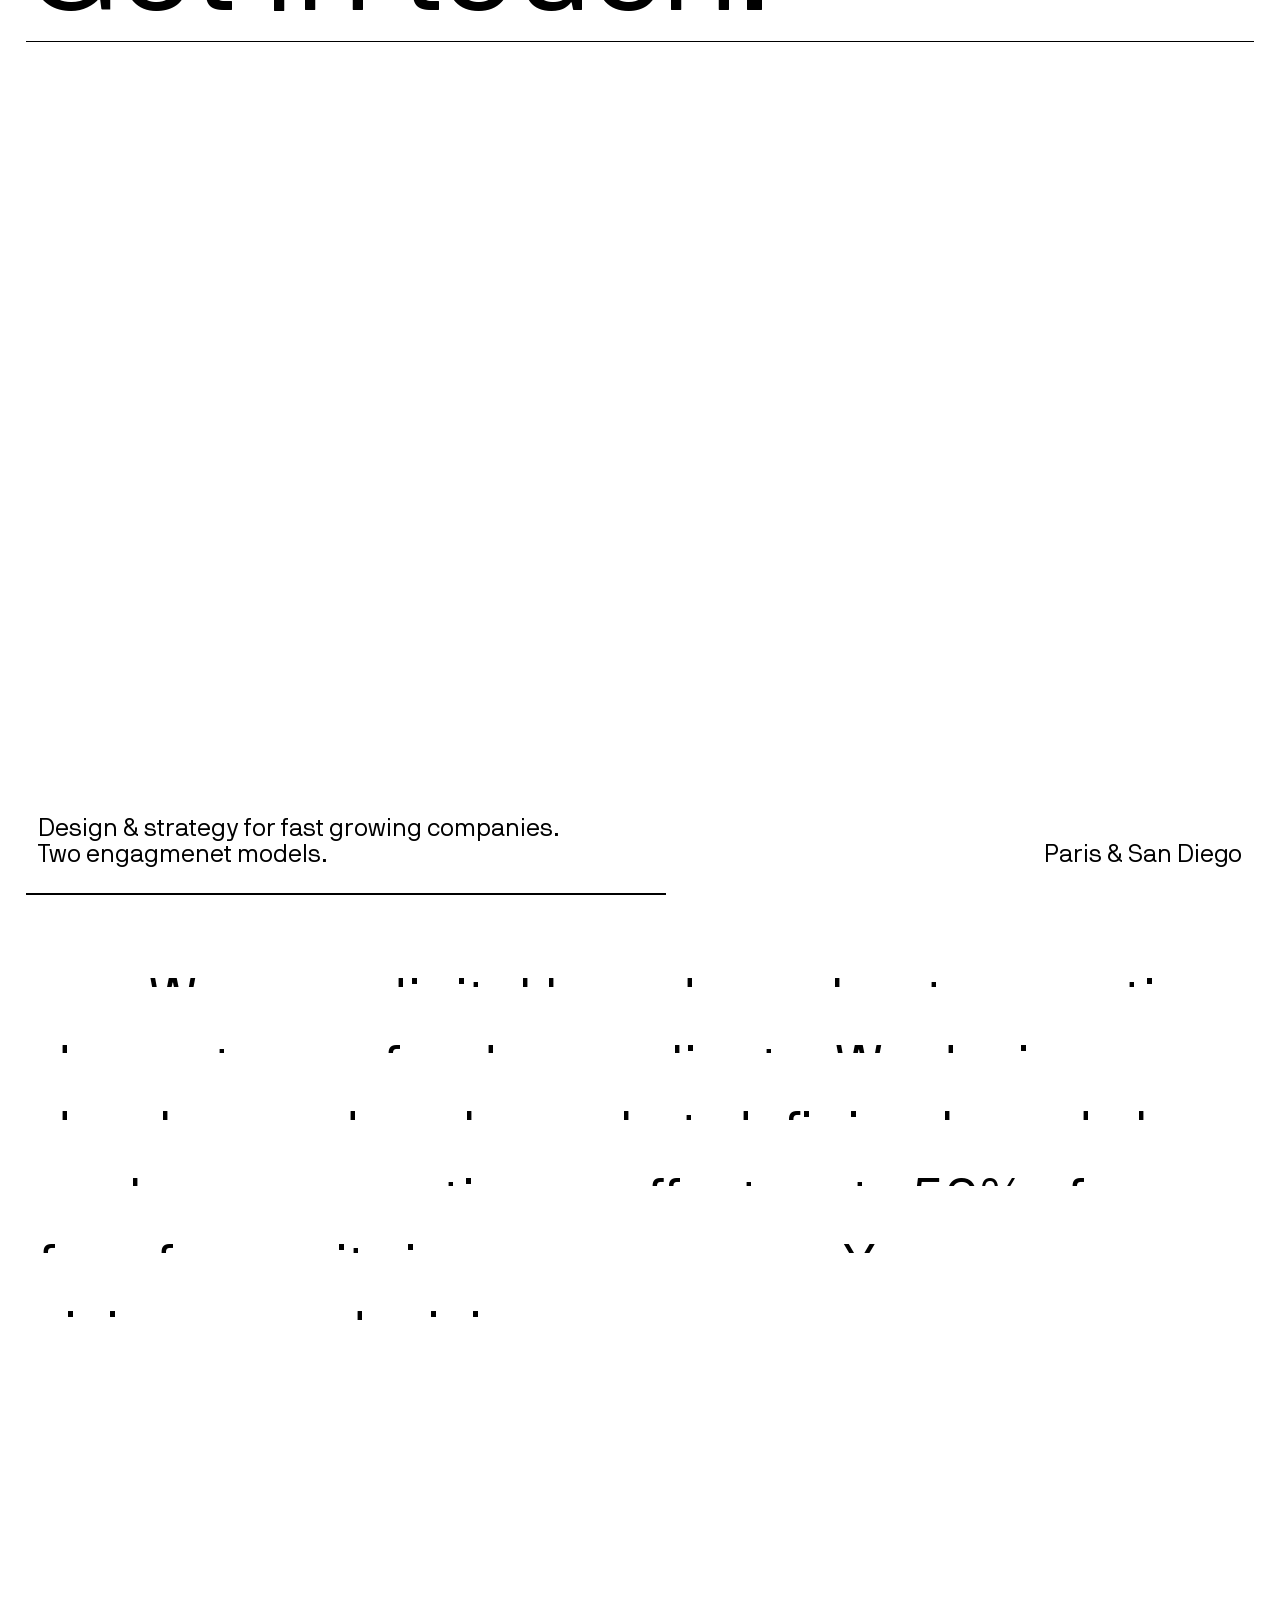
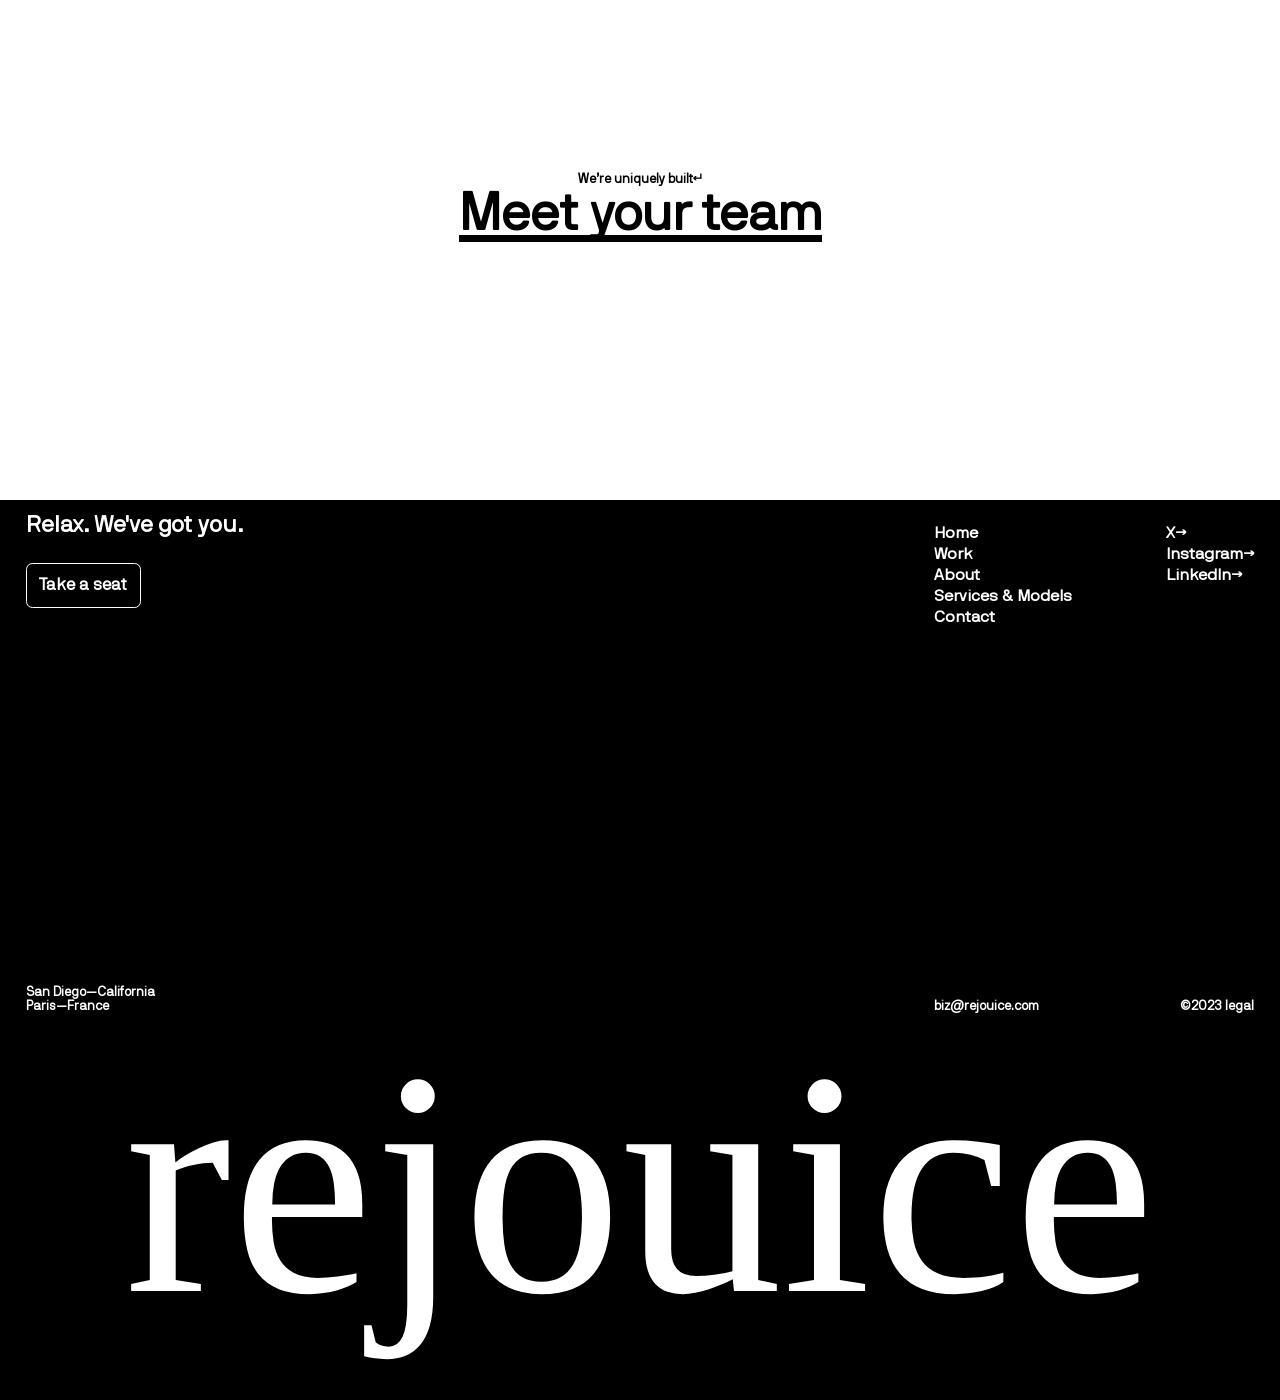
==== commit 08207272: "Added Code" ====
--- a/Projects/Rejuice_Project1/a.html
+++ b/Projects/Rejuice_Project1/a.html
@@ -15,9 +15,17 @@
     <!-- main -->
     <!-- loader -->
     <div class="loader">
-        <h3>Tomorrow's</h3>
-        <h3>Brand,</h3>
-        <h3>Today"</h3>
+        <h1>Welcome to</h1>
+    </div>
+    <div class="loader">
+        <h3><b>Welcome to</b></h3>
+        <h3>"the</h3>
+        <h3>deep</h3>
+        <h3>green"</h3>
+        
+    </div>
+    <div>
+        
     </div>
     <div id="main">
         <div class="page1">
@@ -227,4 +235,7 @@
 
     <script src="./a.js"></script>
 </body>
-</html>+</html>  
+
+
+
--- a/Projects/Rejuice_Project1/a.css
+++ b/Projects/Rejuice_Project1/a.css
@@ -17,6 +17,7 @@
     height: 100%;
 }
 .loader{
+    /* font-size: 55rem; */
     width: 100%;
     height: 100%;
     position: fixed;
@@ -30,8 +31,16 @@
     gap: .5vw;
 }
 .loader h3{
-    font-size: 2vw;
-}
+    font-size: 4vw;
+    font-style: italic;
+    font-weight: 800;
+   
+}
+.loader h1{
+    font-style: italic;
+    font-weight: 900;
+}
+
 /* ********* page1 ********** */
 .cursor{
     width: 9vw;
